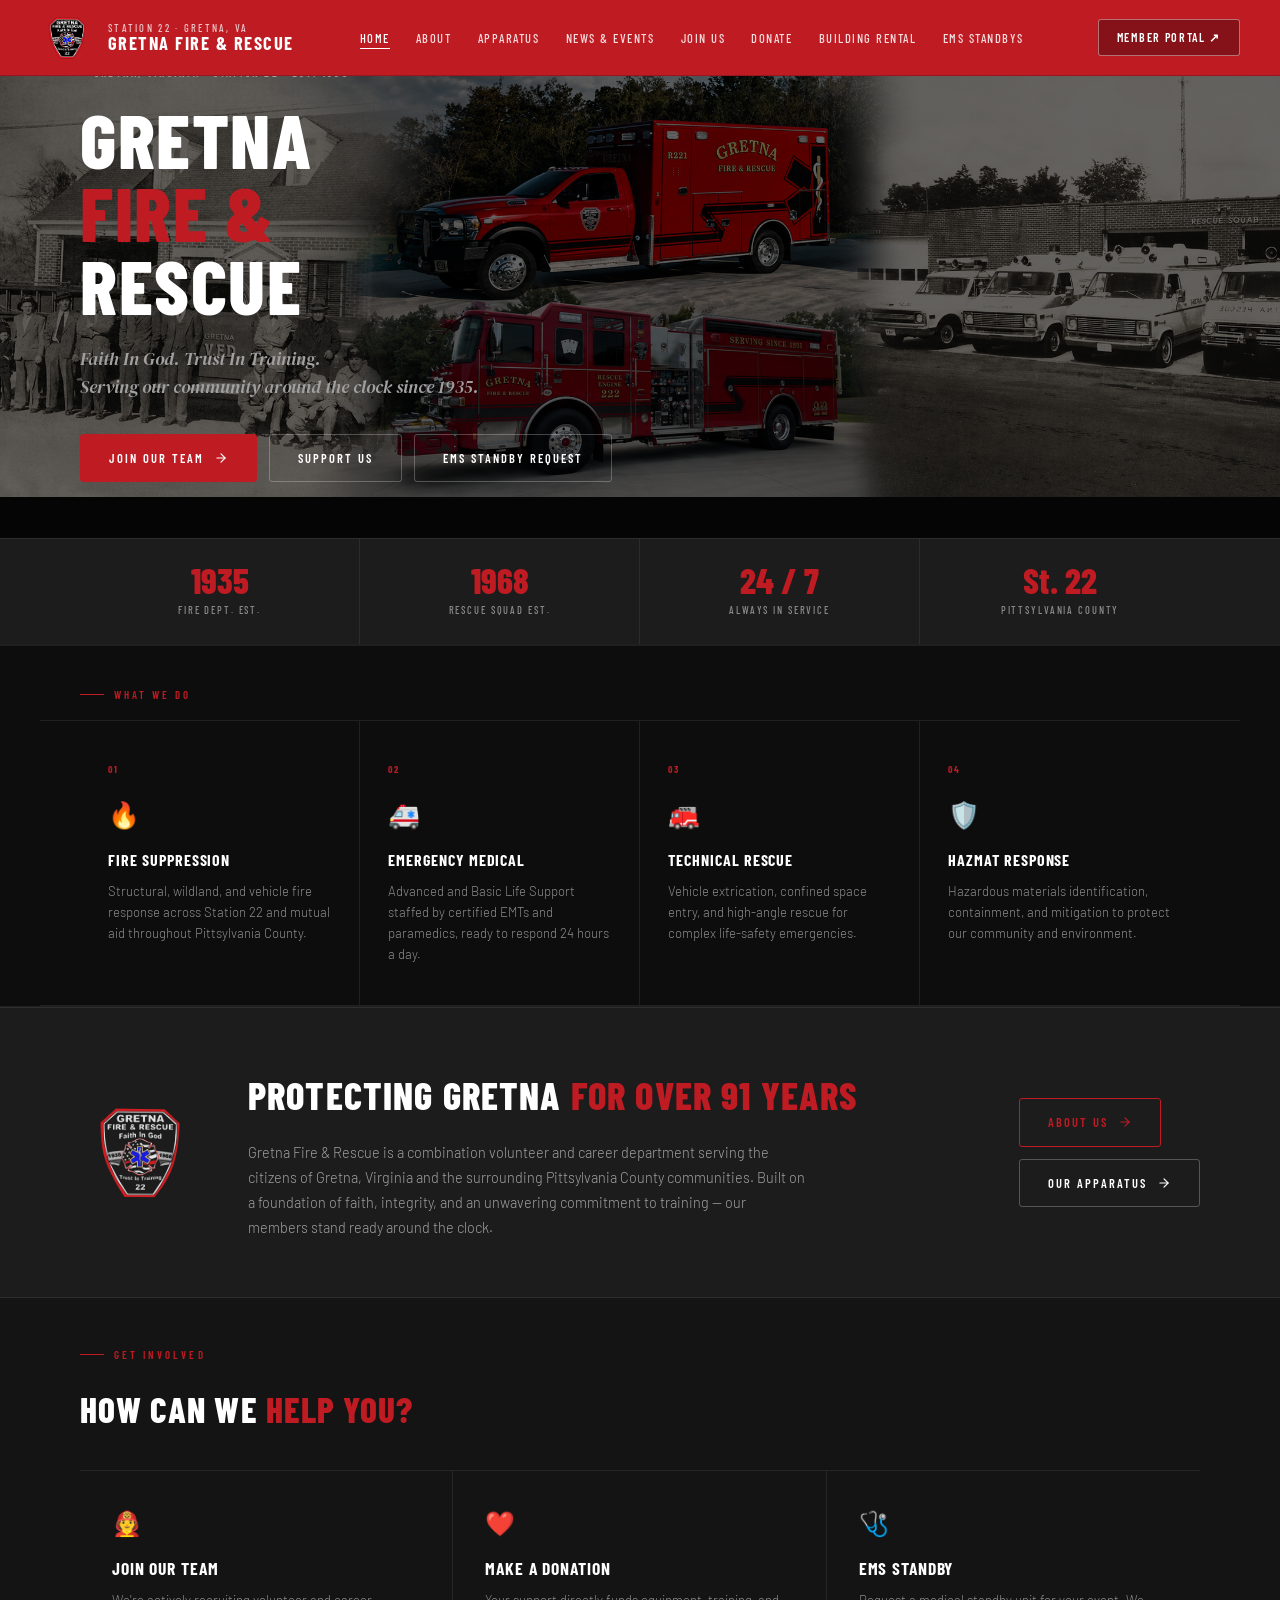
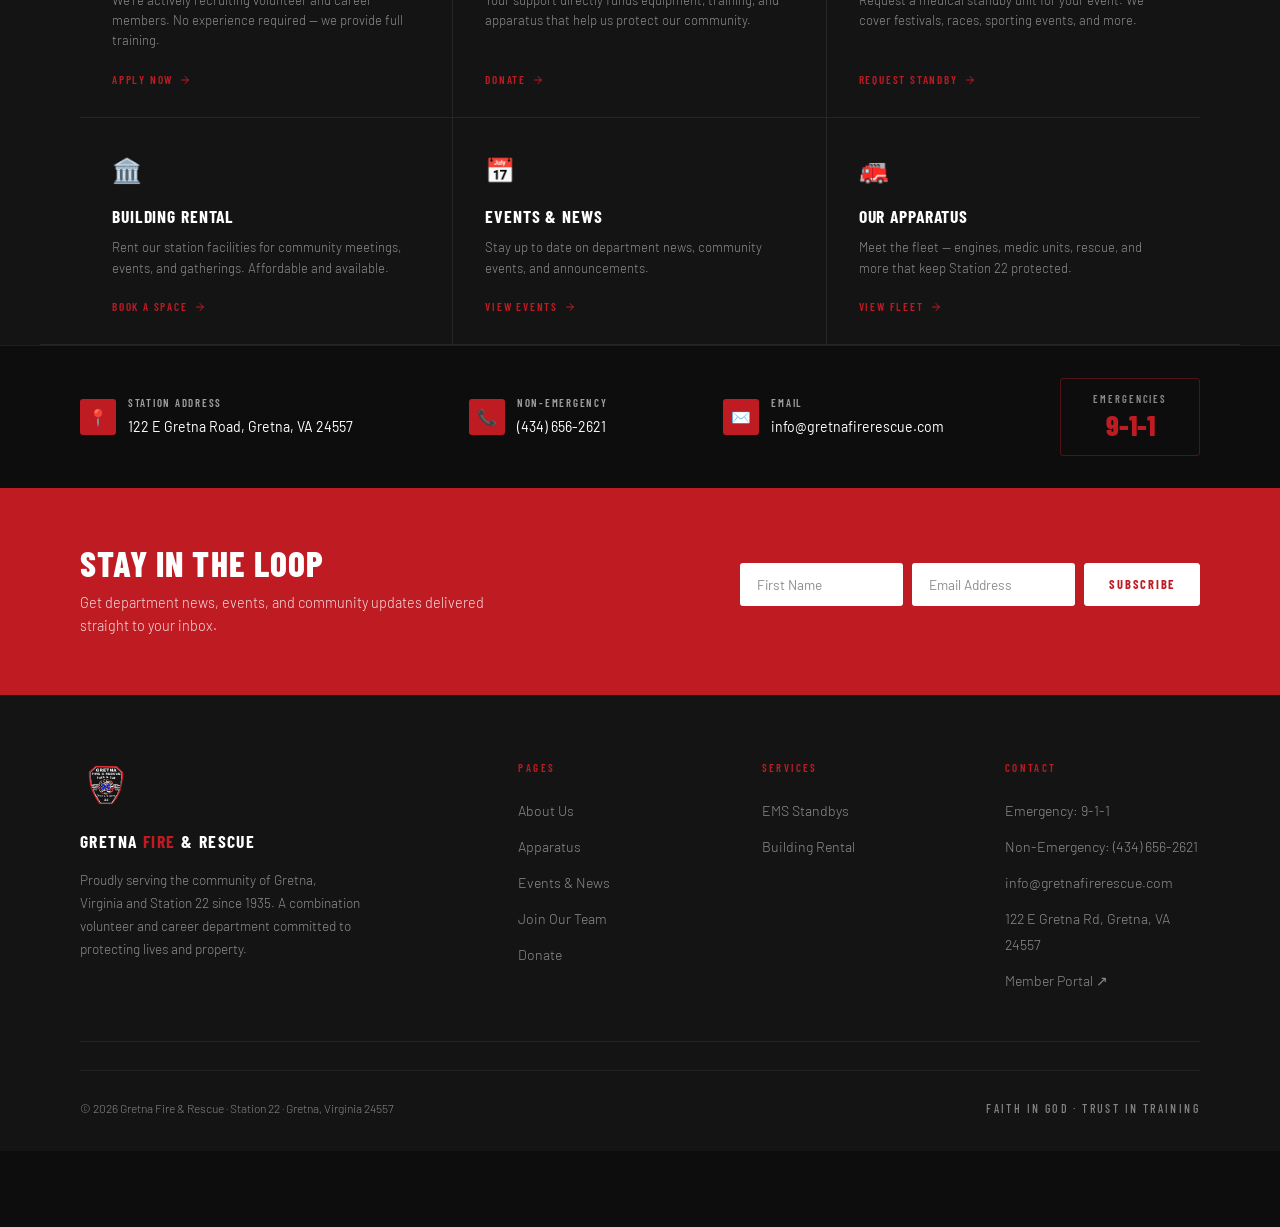
==== index.html @ 0b7e9ec4 "nav page update" ====
<!DOCTYPE html>
<html lang="en">
<head>
  <meta charset="UTF-8">
  <meta name="viewport" content="width=device-width, initial-scale=1.0">
  <meta name="description" content="Gretna Fire & Rescue — Station 22, Gretna, Virginia. Serving our community 24/7 since 1935.">
  <title>Gretna Fire & Rescue | Station 22</title>
  <link rel="icon" type="image/png" href="images/patch.png">
  <link rel="stylesheet" href="css/style.css">
  <style>

    /* ── HERO ── */
    .hero {
      position: relative;
      border-bottom: 1px solid rgba(255,255,255,0.08);
      padding-top: 0;
      margin-top: calc(var(--nav-h) * -1);
      padding-bottom: 0;
      overflow: hidden;
      min-height: 600px;
    }

    .hero-bg {
      position: absolute;
      inset: 0;
      background-position: center;
      background-size: 100% auto;
      background-repeat: no-repeat;
      z-index: 0;
    }

    .hero-bg::after {
      content: '';
      position: absolute;
      inset: 0;
      background: rgba(0, 0, 0, 0.6);
    }

    .hero-inner {
      position: relative;
      z-index: 1;
      display: grid;
      grid-template-columns: 1fr;
      gap: 0;
      align-items: center;
      padding-top: calc(var(--nav-h) + 4rem);
      padding-bottom: 3.5rem;
      max-width: 700px;
    }

    .hero-eyebrow {
      display: inline-flex;
      align-items: center;
      gap: 8px;
      font-family: var(--font-display);
      font-size: 0.7rem;
      font-weight: 600;
      letter-spacing: 0.2em;
      text-transform: uppercase;
      color: var(--ash);
      margin-bottom: 1.25rem;
    }

    .hero-eyebrow-dot {
      width: 6px;
      height: 6px;
      background: var(--red);
      border-radius: 50%;
    }

    .hero-title {
      font-family: var(--font-display);
      font-size: clamp(2.8rem, 6vw, 5.2rem);
      font-weight: 800;
      letter-spacing: 0.02em;
      text-transform: uppercase;
      line-height: 0.95;
      margin-bottom: 1.5rem;
    }

    .hero-title .fire { color: var(--red); }

    .hero-tagline {
      font-family: var(--font-serif);
      font-size: 1.1rem;
      color: var(--ash);
      font-style: italic;
      margin-bottom: 2rem;
      line-height: 1.6;
    }

    .hero-buttons {
      display: flex;
      gap: 0.75rem;
      flex-wrap: wrap;
    }

    /* ── STATS STRIP ── */
    .stats-strip {
      border-top: 1px solid rgba(255,255,255,0.08);
      background: var(--charcoal);
      position: relative;
      z-index: 1;
    }

    .stats-inner {
      display: grid;
      grid-template-columns: repeat(4, 1fr);
      max-width: var(--max-w);
      margin: 0 auto;
      padding: 0 2.5rem;
    }

    .stat {
      padding: 1.5rem 1rem;
      text-align: center;
      border-right: 1px solid rgba(255,255,255,0.07);
    }
    .stat:last-child { border-right: none; }

    .stat-num {
      font-family: var(--font-display);
      font-size: 2.2rem;
      font-weight: 800;
      color: var(--red);
      line-height: 1;
      margin-bottom: 0.25rem;
    }

    .stat-label {
      font-family: var(--font-display);
      font-size: 0.65rem;
      font-weight: 500;
      letter-spacing: 0.18em;
      text-transform: uppercase;
      color: var(--muted);
    }

    /* ── SERVICES ── */
    .services-bg {
      background: var(--black);
      border-top: 1px solid rgba(255,255,255,0.08);
      border-bottom: 1px solid rgba(255,255,255,0.08);
    }

    .services-grid {
      display: grid;
      grid-template-columns: repeat(4, 1fr);
      border-top: 1px solid rgba(255,255,255,0.08);
      border-bottom: 1px solid rgba(255,255,255,0.08);
    }

    .service-item {
      padding: 2.5rem 1.75rem;
      border-right: 1px solid rgba(255,255,255,0.08);
      transition: background 0.2s;
    }
    .service-item:last-child { border-right: none; }
    .service-item:hover { background: rgba(255,255,255,0.03); }

    .service-num {
      font-family: var(--font-display);
      font-size: 0.62rem;
      font-weight: 700;
      letter-spacing: 0.22em;
      color: var(--red);
      margin-bottom: 1rem;
    }

    .service-icon { font-size: 1.6rem; display: block; margin-bottom: 0.75rem; }

    .service-item h3 {
      font-family: var(--font-display);
      font-size: 1rem;
      font-weight: 700;
      letter-spacing: 0.06em;
      text-transform: uppercase;
      color: var(--white);
      margin-bottom: 0.5rem;
    }

    .service-item p {
      font-size: 0.82rem;
      font-weight: 300;
      color: var(--muted);
      line-height: 1.6;
    }

    /* ── MISSION STRIP ── */
    .mission-strip {
      background: var(--charcoal);
      border-top: 1px solid rgba(255,255,255,0.08);
      border-bottom: 1px solid rgba(255,255,255,0.08);
      padding: 3.5rem 0;
    }

    .mission-inner {
      display: grid;
      grid-template-columns: auto 1fr auto;
      gap: 3rem;
      align-items: center;
    }

    .mission-patch {
      width: 120px;
      height: 120px;
      object-fit: contain;
      mix-blend-mode: lighten;
      opacity: 0.9;
    }

    .mission-text h2 {
      font-family: var(--font-display);
      font-size: clamp(1.6rem, 3vw, 2.4rem);
      font-weight: 800;
      letter-spacing: 0.03em;
      text-transform: uppercase;
      margin-bottom: 0.75rem;
    }

    .mission-text h2 span { color: var(--red); }

    .mission-text p {
      font-size: 0.9rem;
      font-weight: 300;
      color: var(--ash);
      line-height: 1.75;
      max-width: 560px;
    }

    .mission-cta {
      display: flex;
      flex-direction: column;
      gap: 0.75rem;
      align-items: flex-start;
      flex-shrink: 0;
    }

    /* ── QUICK LINKS ── */
    .ql-header {
      padding: 3rem 0 2rem;
      border-bottom: 1px solid rgba(255,255,255,0.08);
    }

    .ql-grid {
      display: grid;
      grid-template-columns: repeat(3, 1fr);
      border-bottom: 1px solid rgba(255,255,255,0.08);
    }

    .ql-card {
      display: flex;
      flex-direction: column;
      justify-content: space-between;
      padding: 2rem 2rem 1.75rem;
      border-right: 1px solid rgba(255,255,255,0.08);
      min-height: 200px;
      transition: background 0.2s;
      text-decoration: none;
      color: inherit;
    }

    .ql-card:last-child { border-right: none; }
    .ql-card:nth-child(3) { border-right: none; }
    .ql-card:nth-child(4) { border-top: 1px solid rgba(255,255,255,0.08); }
    .ql-card:nth-child(5) { border-top: 1px solid rgba(255,255,255,0.08); }
    .ql-card:nth-child(6) { border-top: 1px solid rgba(255,255,255,0.08); border-right: none; }
    .ql-card:hover { background: rgba(255,255,255,0.03); }

    .ql-card-icon { font-size: 1.5rem; display: block; margin-bottom: 0.75rem; }

    .ql-card h3 {
      font-family: var(--font-display);
      font-size: 1.1rem;
      font-weight: 700;
      letter-spacing: 0.05em;
      text-transform: uppercase;
      margin-bottom: 0.4rem;
    }

    .ql-card p {
      font-size: 0.82rem;
      font-weight: 300;
      color: var(--muted);
      line-height: 1.55;
      margin-bottom: 1.25rem;
    }

    .ql-link {
      display: inline-flex;
      align-items: center;
      gap: 6px;
      font-family: var(--font-display);
      font-size: 0.7rem;
      font-weight: 600;
      letter-spacing: 0.16em;
      text-transform: uppercase;
      color: var(--red);
      transition: gap 0.2s;
    }

    .ql-card:hover .ql-link { gap: 10px; }

    .ql-link svg {
      width: 12px; height: 12px;
      stroke: currentColor; fill: none;
      stroke-width: 2; stroke-linecap: round; stroke-linejoin: round;
    }

    /* ── CONTACT BAR ── */
    .contact-bar {
      background: var(--black);
      border-top: 1px solid rgba(255,255,255,0.08);
      padding: 2rem 0;
    }

    .contact-bar-inner {
      display: flex;
      align-items: center;
      justify-content: space-between;
      gap: 2rem;
    }

    .contact-item {
      display: flex;
      align-items: center;
      gap: 0.75rem;
    }

    .contact-item-icon {
      width: 36px;
      height: 36px;
      background: var(--red);
      border-radius: 3px;
      display: flex;
      align-items: center;
      justify-content: center;
      font-size: 1rem;
      flex-shrink: 0;
    }

    .contact-item-text strong {
      display: block;
      font-family: var(--font-display);
      font-size: 0.68rem;
      font-weight: 600;
      letter-spacing: 0.16em;
      text-transform: uppercase;
      color: var(--ash);
      margin-bottom: 1px;
    }

    .contact-item-text span {
      font-size: 0.88rem;
      font-weight: 400;
      color: var(--white);
    }

    .contact-bar-emergency {
      text-align: center;
      padding: 0.75rem 2rem;
      border: 1px solid rgba(191,27,35,0.4);
      border-radius: 3px;
      flex-shrink: 0;
    }

    .contact-bar-emergency p {
      font-family: var(--font-display);
      font-size: 0.65rem;
      font-weight: 600;
      letter-spacing: 0.18em;
      text-transform: uppercase;
      color: var(--muted);
      margin-bottom: 2px;
    }

    .contact-bar-emergency span {
      font-family: var(--font-display);
      font-size: 1.8rem;
      font-weight: 800;
      color: var(--red);
      line-height: 1;
    }

    /* ── NEWSLETTER ── */
    .newsletter-section {
      background: var(--red);
      padding: 3.5rem 0;
    }

    .newsletter-inner {
      display: grid;
      grid-template-columns: 1fr auto;
      gap: 3rem;
      align-items: center;
    }

    .newsletter-text h2 {
      font-family: var(--font-display);
      font-size: clamp(1.6rem, 3vw, 2.2rem);
      font-weight: 800;
      letter-spacing: 0.03em;
      text-transform: uppercase;
      color: var(--white);
      line-height: 1.1;
      margin-bottom: 0.5rem;
    }

    .newsletter-text p {
      font-size: 0.9rem;
      font-weight: 300;
      color: rgba(255,255,255,0.85);
      max-width: 420px;
      line-height: 1.6;
    }

    .newsletter-form { flex-shrink: 0; width: 100%; max-width: 460px; }

    .newsletter-fields {
      display: flex;
      gap: 0.6rem;
      flex-wrap: wrap;
    }

    .newsletter-input {
      font-family: var(--font-body);
      font-size: 0.85rem;
      padding: 12px 16px;
      border-radius: var(--radius);
      border: 1.5px solid transparent;
      background: var(--white);
      color: var(--ink);
      flex: 1 1 150px;
      min-width: 0;
    }

    .newsletter-input::placeholder { color: var(--muted); }
    .newsletter-input:focus { outline: none; border-color: var(--ink); }

    .newsletter-submit {
      font-family: var(--font-display);
      font-size: 0.78rem;
      font-weight: 700;
      letter-spacing: 0.14em;
      text-transform: uppercase;
      padding: 12px 24px;
      border-radius: var(--radius);
      border: 1.5px solid var(--white);
      background: var(--white);
      color: var(--red);
      cursor: pointer;
      transition: all 0.2s var(--ease);
      white-space: nowrap;
      flex-shrink: 0;
    }

    .newsletter-submit:hover { background: var(--off-white); }
    .newsletter-submit:disabled { opacity: 0.6; cursor: default; }

    .newsletter-form .cf-turnstile { margin-top: 0.75rem; }

    .newsletter-msg {
      font-size: 0.82rem;
      font-weight: 500;
      margin-top: 0.75rem;
      color: var(--white);
    }
    .newsletter-msg.is-error { color: #2b0a0a; background: rgba(0,0,0,0.15); padding: 8px 12px; border-radius: var(--radius); }
    .newsletter-msg.is-success { color: var(--white); }

    /* RESPONSIVE */
    @media (max-width: 960px) {
      .stats-inner { grid-template-columns: repeat(2, 1fr); }
      .services-grid { grid-template-columns: repeat(2, 1fr); }
      .service-item:nth-child(2) { border-right: none; }
      .service-item:nth-child(3) { border-top: 1px solid rgba(255,255,255,0.08); }
      .mission-inner { grid-template-columns: 1fr; text-align: center; }
      .mission-patch { display: none; }
      .mission-cta { align-items: center; }
      .ql-grid { grid-template-columns: 1fr 1fr; }
      .contact-bar-inner { flex-wrap: wrap; justify-content: center; }
      .newsletter-inner { grid-template-columns: 1fr; text-align: center; }
      .newsletter-text p { margin: 0 auto; }
      .newsletter-fields { justify-content: center; }
    }

    @media (max-width: 600px) {
      .ql-grid { grid-template-columns: 1fr; }
      .ql-card { border-right: none !important; border-top: 1px solid rgba(255,255,255,0.08); }
      .ql-card:first-child { border-top: none; }
      .services-grid { grid-template-columns: 1fr; }
      .service-item { border-right: none; border-top: 1px solid rgba(255,255,255,0.08); }
      .service-item:first-child { border-top: none; }
      .newsletter-fields { flex-direction: column; }
      .newsletter-submit { width: 100%; }
    }

  </style>
</head>
<body>

  <!-- NAV -->
  <nav class="nav scrolled">
    <a href="index.html" class="nav-brand">
      <img src="images/patch.png" alt="GFR Patch" class="nav-patch">
      <div class="nav-wordmark">
        <span class="nav-wordmark-top">Station 22 · Gretna, VA</span>
        <span class="nav-wordmark-main">Gretna <em>Fire</em> & Rescue</span>
      </div>
    </a>

    <ul class="nav-links">
      <li><a href="index.html">Home</a></li>
      <li><a href="about.html">About</a></li>
      <li><a href="apparatus.html">Apparatus</a></li>
      <li><a href="events.html">News & Events</a></li>
      <li><a href="recruitment.html">Join Us</a></li>
      <li><a href="donations.html">Donate</a></li>
      <li><a href="rental.html">Building Rental</a></li>
      <li><a href="standby.html">EMS Standbys</a></li>
    </ul>

    <a href="https://portal.gretnafirerescue.com" class="nav-portal" target="_blank" rel="noopener">Member Portal ↗</a>

    <button class="hamburger" id="hamburger" aria-label="Open menu" aria-expanded="false">
      <span></span><span></span><span></span>
    </button>
  </nav>

  <!-- MOBILE NAV -->
  <nav class="mobile-nav" id="mobileNav">
    <a href="index.html">Home</a>
    <a href="about.html">About</a>
    <a href="apparatus.html">Apparatus</a>
    <a href="events.html">News & Events</a>
    <a href="recruitment.html">Join Us</a>
    <a href="donations.html">Donate</a>
    <a href="rental.html">Building Rental</a>
    <a href="standby.html">EMS Standbys</a>
    <a href="https://portal.gretnafirerescue.com" target="_blank">Member Portal ↗</a>
  </nav>

  <!-- HERO -->
  <section class="hero">
    <div class="hero-bg" style="background-image: url('images/banner.png');"></div>
    <div class="container">
      <div class="hero-inner">
        <div class="hero-eyebrow">
          <span class="hero-eyebrow-dot"></span>
          Gretna, Virginia · Station 22 · Est. 1935
        </div>
        <h1 class="hero-title">
          Gretna<br>
          <span class="fire">Fire &</span><br>
          Rescue
        </h1>
        <p class="hero-tagline">Faith In God. Trust In Training.<br>Serving our community around the clock since 1935.</p>
        <div class="hero-buttons">
          <a href="recruitment.html" class="btn btn-red">
            Join Our Team
            <svg viewBox="0 0 24 24"><line x1="5" y1="12" x2="19" y2="12"/><polyline points="12 5 19 12 12 19"/></svg>
          </a>
          <a href="donations.html" class="btn btn-ghost">Support Us</a>
          <a href="standby.html" class="btn btn-ghost">EMS Standby Request</a>
        </div>
      </div>
    </div>

    <!-- STATS STRIP -->
    <div class="stats-strip">
      <div class="stats-inner">
        <div class="stat">
          <div class="stat-num">1935</div>
          <div class="stat-label">Fire Dept. Est.</div>
        </div>
        <div class="stat">
          <div class="stat-num">1968</div>
          <div class="stat-label">Rescue Squad Est.</div>
        </div>
        <div class="stat">
          <div class="stat-num">24 / 7</div>
          <div class="stat-label">Always In Service</div>
        </div>
        <div class="stat">
          <div class="stat-num">St. 22</div>
          <div class="stat-label">Pittsylvania County</div>
        </div>
      </div>
    </div>
  </section>

  <!-- SERVICES -->
  <div class="services-bg">
    <div class="container">
      <div style="padding: 2.5rem 0 0;">
        <span class="label">What We Do</span>
      </div>
    </div>
    <div class="services-grid" style="max-width: var(--max-w); margin: 0 auto; padding: 0 2.5rem;">
      <div class="service-item">
        <div class="service-num">01</div>
        <span class="service-icon">🔥</span>
        <h3>Fire Suppression</h3>
        <p>Structural, wildland, and vehicle fire response across Station 22 and mutual aid throughout Pittsylvania County.</p>
      </div>
      <div class="service-item">
        <div class="service-num">02</div>
        <span class="service-icon">🚑</span>
        <h3>Emergency Medical</h3>
        <p>Advanced and Basic Life Support staffed by certified EMTs and paramedics, ready to respond 24 hours a day.</p>
      </div>
      <div class="service-item">
        <div class="service-num">03</div>
        <span class="service-icon">🚒</span>
        <h3>Technical Rescue</h3>
        <p>Vehicle extrication, confined space entry, and high-angle rescue for complex life-safety emergencies.</p>
      </div>
      <div class="service-item">
        <div class="service-num">04</div>
        <span class="service-icon">🛡️</span>
        <h3>Hazmat Response</h3>
        <p>Hazardous materials identification, containment, and mitigation to protect our community and environment.</p>
      </div>
    </div>
  </div>

  <!-- MISSION STRIP -->
  <div class="mission-strip">
    <div class="container">
      <div class="mission-inner">
        <img src="images/patch.png" alt="GFR Patch" class="mission-patch">
        <div class="mission-text">
          <h2>Protecting Gretna <span>For Over <span data-years-since="1935">91</span> Years</span></h2>
          <p>Gretna Fire & Rescue is a combination volunteer and career department serving the citizens of Gretna, Virginia and the surrounding Pittsylvania County communities. Built on a foundation of faith, integrity, and an unwavering commitment to training — our members stand ready around the clock.</p>
        </div>
        <div class="mission-cta">
          <a href="about.html" class="btn btn-ghost-red">
            About Us
            <svg viewBox="0 0 24 24"><line x1="5" y1="12" x2="19" y2="12"/><polyline points="12 5 19 12 12 19"/></svg>
          </a>
          <a href="apparatus.html" class="btn btn-ghost">
            Our Apparatus
            <svg viewBox="0 0 24 24"><line x1="5" y1="12" x2="19" y2="12"/><polyline points="12 5 19 12 12 19"/></svg>
          </a>
        </div>
      </div>
    </div>
  </div>

  <!-- QUICK LINKS -->
  <div style="background: var(--ink);">
    <div class="container">
      <div class="ql-header">
        <span class="label">Get Involved</span>
        <h2 style="font-family: var(--font-display); font-size: clamp(1.5rem, 3vw, 2.2rem); font-weight: 800; text-transform: uppercase; letter-spacing: 0.03em;">How Can We <span style="color: var(--red);">Help You?</span></h2>
      </div>
    </div>
    <div class="ql-grid" style="max-width: var(--max-w); margin: 0 auto; padding: 0 2.5rem;">
      <a href="recruitment.html" class="ql-card">
        <div>
          <span class="ql-card-icon">🧑‍🚒</span>
          <h3>Join Our Team</h3>
          <p>We're actively recruiting volunteer and career members. No experience required — we provide full training.</p>
        </div>
        <span class="ql-link">Apply Now <svg viewBox="0 0 24 24"><line x1="5" y1="12" x2="19" y2="12"/><polyline points="12 5 19 12 12 19"/></svg></span>
      </a>
      <a href="donations.html" class="ql-card">
        <div>
          <span class="ql-card-icon">❤️</span>
          <h3>Make a Donation</h3>
          <p>Your support directly funds equipment, training, and apparatus that help us protect our community.</p>
        </div>
        <span class="ql-link">Donate <svg viewBox="0 0 24 24"><line x1="5" y1="12" x2="19" y2="12"/><polyline points="12 5 19 12 12 19"/></svg></span>
      </a>
      <a href="standby.html" class="ql-card">
        <div>
          <span class="ql-card-icon">🩺</span>
          <h3>EMS Standby</h3>
          <p>Request a medical standby unit for your event. We cover festivals, races, sporting events, and more.</p>
        </div>
        <span class="ql-link">Request Standby <svg viewBox="0 0 24 24"><line x1="5" y1="12" x2="19" y2="12"/><polyline points="12 5 19 12 12 19"/></svg></span>
      </a>
      <a href="rental.html" class="ql-card">
        <div>
          <span class="ql-card-icon">🏛️</span>
          <h3>Building Rental</h3>
          <p>Rent our station facilities for community meetings, events, and gatherings. Affordable and available.</p>
        </div>
        <span class="ql-link">Book a Space <svg viewBox="0 0 24 24"><line x1="5" y1="12" x2="19" y2="12"/><polyline points="12 5 19 12 12 19"/></svg></span>
      </a>
      <a href="events.html" class="ql-card">
        <div>
          <span class="ql-card-icon">📅</span>
          <h3>Events & News</h3>
          <p>Stay up to date on department news, community events, and announcements.</p>
        </div>
        <span class="ql-link">View Events <svg viewBox="0 0 24 24"><line x1="5" y1="12" x2="19" y2="12"/><polyline points="12 5 19 12 12 19"/></svg></span>
      </a>
      <a href="apparatus.html" class="ql-card">
        <div>
          <span class="ql-card-icon">🚒</span>
          <h3>Our Apparatus</h3>
          <p>Meet the fleet — engines, medic units, rescue, and more that keep Station 22 protected.</p>
        </div>
        <span class="ql-link">View Fleet <svg viewBox="0 0 24 24"><line x1="5" y1="12" x2="19" y2="12"/><polyline points="12 5 19 12 12 19"/></svg></span>
      </a>
    </div>
  </div>

  <!-- CONTACT BAR -->
  <div class="contact-bar">
    <div class="container">
      <div class="contact-bar-inner">
        <div class="contact-item">
          <div class="contact-item-icon">📍</div>
          <div class="contact-item-text">
            <strong>Station Address</strong>
            <span>122 E Gretna Road, Gretna, VA 24557</span>
          </div>
        </div>
        <div class="contact-item">
          <div class="contact-item-icon">📞</div>
          <div class="contact-item-text">
            <strong>Non-Emergency</strong>
            <span>(434) 656-2621</span>
          </div>
        </div>
        <div class="contact-item">
          <div class="contact-item-icon">✉️</div>
          <div class="contact-item-text">
            <strong>Email</strong>
            <span>info@gretnafirerescue.com</span>
          </div>
        </div>
        <div class="contact-bar-emergency">
          <p>Emergencies</p>
          <span>9-1-1</span>
        </div>
      </div>
    </div>
  </div>

  <!-- NEWSLETTER -->
  <div class="newsletter-section">
    <div class="container">
      <div class="newsletter-inner">
        <div class="newsletter-text">
          <h2>Stay In The Loop</h2>
          <p>Get department news, events, and community updates delivered straight to your inbox.</p>
        </div>
        <form class="newsletter-form" id="newsletterForm">
          <input type="hidden" name="source" value="website_home">
          <input type="hidden" name="ajax" value="1">
          <div class="newsletter-fields">
            <input type="text" name="first_name" placeholder="First Name" class="newsletter-input">
            <input type="email" name="email" placeholder="Email Address" required class="newsletter-input">
            <button type="submit" class="newsletter-submit">Subscribe</button>
          </div>
          <div class="cf-turnstile" data-sitekey="0x4AAAAAAEOfEca8ULnBfgIe" data-action="newsletter_signup"></div>
          <p class="newsletter-msg" id="newsletterMsg" style="display:none;"></p>
        </form>
      </div>
    </div>
  </div>

  <!-- FOOTER -->
  <footer class="footer">
    <div class="container">
      <div class="footer-grid">
        <div class="footer-brand">
          <img src="images/patch.png" alt="Gretna Fire & Rescue" class="footer-brand-patch">
          <div class="footer-brand-name">Gretna <em>Fire</em> & Rescue</div>
          <p>Proudly serving the community of Gretna, Virginia and Station 22 since 1935. A combination volunteer and career department committed to protecting lives and property.</p>
        </div>
        <div class="footer-col">
          <h4>Pages</h4>
          <ul>
            <li><a href="about.html">About Us</a></li>
            <li><a href="apparatus.html">Apparatus</a></li>
            <li><a href="events.html">Events & News</a></li>
            <li><a href="recruitment.html">Join Our Team</a></li>
            <li><a href="donations.html">Donate</a></li>
          </ul>
        </div>
        <div class="footer-col">
          <h4>Services</h4>
          <ul>
            <li><a href="standby.html">EMS Standbys</a></li>
            <li><a href="rental.html">Building Rental</a></li>
          </ul>
        </div>
        <div class="footer-col">
          <h4>Contact</h4>
          <ul>
            <li><a href="tel:911">Emergency: 9-1-1</a></li>
            <li><a href="tel:4346562621">Non-Emergency: (434) 656-2621</a></li>
            <li><a href="mailto:info@gretnafirerescue.com">info@gretnafirerescue.com</a></li>
            <li><a href="https://maps.google.com/?q=122+East+Gretna+Road,+Gretna,+VA+24557" target="_blank" rel="noopener">122 E Gretna Rd, Gretna, VA 24557</a></li>
            <li><a href="https://portal.gretnafirerescue.com" target="_blank" rel="noopener">Member Portal ↗</a></li>
          </ul>
        </div>
      </div>
      <div class="divider"></div>
      <div class="footer-bottom" style="margin-top: 1.75rem;">
        <p>© 2026 Gretna Fire & Rescue · Station 22 · Gretna, Virginia 24557</p>
        <p class="footer-motto">Faith In God · Trust In Training</p>
      </div>
    </div>
  </footer>

  <script src="js/main.js"></script>
  <script src="js/content.js"></script>
  <script src="https://challenges.cloudflare.com/turnstile/v0/api.js" async defer></script>
  <script>
    (function () {
      const form = document.getElementById('newsletterForm');
      if (!form) return;
      const msgEl = document.getElementById('newsletterMsg');
      const submitBtn = form.querySelector('.newsletter-submit');

      function showMsg(text, isError) {
        msgEl.textContent = text;
        msgEl.style.display = 'block';
        msgEl.classList.toggle('is-error', !!isError);
        msgEl.classList.toggle('is-success', !isError);
      }

      form.addEventListener('submit', function (e) {
        e.preventDefault();
        submitBtn.disabled = true;
        showMsg('Submitting…', false);

        fetch('https://portal.gretnafirerescue.com/newsletter_signup.php', {
          method: 'POST',
          body: new FormData(form)
        })
          .then(res => res.json())
          .then(data => {
            showMsg(data.message || (data.success ? 'Thanks for signing up!' : 'Something went wrong — please try again.'), !data.success);
            if (data.success) form.reset();
          })
          .catch(() => showMsg('Something went wrong — please try again.', true))
          .finally(() => {
            submitBtn.disabled = false;
            if (window.turnstile) window.turnstile.reset();
          });
      });
    })();
  </script>
</body>
</html>
---- css/style.css ----
/* ============================================================
   GRETNA FIRE & RESCUE — style.css
   Shared across all pages
   ============================================================ */

@import url('https://fonts.googleapis.com/css2?family=Barlow+Condensed:wght@300;400;500;600;700;800&family=Barlow:wght@300;400;500&family=DM+Serif+Display:ital@0;1&display=swap');

*, *::before, *::after {
  box-sizing: border-box;
  margin: 0;
  padding: 0;
}

:root {
  --red:        #BF1B23;
  --red-dark:   #8C1219;
  --red-dim:    rgba(191,27,35,0.12);
  --black:      #0D0D0D;
  --ink:        #141414;
  --charcoal:   #1C1C1C;
  --mid:        #2A2A2A;
  --steel:      #858585;
  --muted:      #8C8C8C;
  --ash:        #A0A0A0;
  --smoke:      #D8D8D4;
  --off-white:  #F5F4F0;
  --white:      #FFFFFF;

  --font-display: 'Barlow Condensed', sans-serif;
  --font-body:    'Barlow', sans-serif;
  --font-serif:   'DM Serif Display', serif;

  --nav-h: 76px;
  --max-w: 1200px;
  --radius: 3px;

  --ease: cubic-bezier(0.16, 1, 0.3, 1);
}

html { scroll-behavior: smooth; }

body {
  font-family: var(--font-body);
  font-weight: 300;
  background: var(--black);
  color: var(--white);
  line-height: 1.65;
  -webkit-font-smoothing: antialiased;
  overflow-x: hidden;
}

img { display: block; max-width: 100%; }
a { color: inherit; text-decoration: none; }
button { cursor: pointer; font-family: inherit; }

/* ── SCROLLBAR ── */
::-webkit-scrollbar { width: 4px; }
::-webkit-scrollbar-track { background: var(--black); }
::-webkit-scrollbar-thumb { background: var(--red); }

/* ============================================================
   NAV
   ============================================================ */

.nav {
  position: fixed;
  top: 0; left: 0; right: 0;
  z-index: 900;
  height: var(--nav-h);
  display: flex;
  align-items: center;
  justify-content: space-between;
  padding: 0 2.5rem;
  background: var(--red);
  border-bottom: 1px solid rgba(0,0,0,0.2);
}

.nav.scrolled {
  background: var(--red);
  border-color: rgba(0,0,0,0.2);
  backdrop-filter: none;
}

.nav-brand {
  display: flex;
  align-items: center;
  gap: 14px;
}

.nav-patch {
  width: 54px;
  height: 54px;
  object-fit: contain;
  transition: transform 0.3s var(--ease);
}

.nav-brand:hover .nav-patch { transform: scale(1.06); }

.nav-wordmark {
  display: flex;
  flex-direction: column;
  line-height: 1;
}

.nav-wordmark-top {
  font-family: var(--font-display);
  font-size: 0.65rem;
  font-weight: 500;
  letter-spacing: 0.22em;
  text-transform: uppercase;
  color: rgba(255,255,255,0.75);
}

.nav-wordmark-main {
  font-family: var(--font-display);
  font-size: 1.15rem;
  font-weight: 700;
  letter-spacing: 0.08em;
  text-transform: uppercase;
  color: var(--white);
}

.nav-wordmark-main em {
  font-style: normal;
  color: var(--white);
}

.nav-links {
  display: flex;
  align-items: center;
  gap: 0.15rem;
  list-style: none;
}

.nav-links a {
  font-family: var(--font-display);
  font-size: 0.78rem;
  font-weight: 500;
  letter-spacing: 0.12em;
  text-transform: uppercase;
  color: rgba(255,255,255,0.85);
  padding: 6px 12px;
  border-radius: var(--radius);
  transition: color 0.2s, background 0.2s;
  position: relative;
}

.nav-links a::after {
  content: '';
  position: absolute;
  bottom: 2px;
  left: 12px;
  right: 12px;
  height: 1px;
  background: var(--white);
  transform: scaleX(0);
  transition: transform 0.25s var(--ease);
}

.nav-links a:hover { color: var(--white); background: rgba(0,0,0,0.15); }
.nav-links a:hover::after,
.nav-links a.active::after { transform: scaleX(1); }
.nav-links a.active { color: var(--white); }

.nav-portal {
  font-family: var(--font-display);
  font-size: 0.75rem;
  font-weight: 600;
  letter-spacing: 0.14em;
  text-transform: uppercase;
  color: var(--white);
  background: rgba(0,0,0,0.3);
  padding: 8px 18px;
  border-radius: var(--radius);
  border: 1.5px solid rgba(255,255,255,0.4);
  transition: background 0.2s, border-color 0.2s, transform 0.15s;
  display: inline-block;
  margin-left: 0.5rem;
}

.nav-portal:hover {
  background: rgba(0,0,0,0.5);
  border-color: var(--white);
  transform: translateY(-1px);
}

.hamburger {
  display: none;
  flex-direction: column;
  gap: 5px;
  background: none;
  border: none;
  padding: 4px;
}

.hamburger span {
  display: block;
  width: 22px;
  height: 1.5px;
  background: var(--white);
  transition: all 0.3s;
}

.mobile-nav {
  display: none;
  position: fixed;
  top: var(--nav-h);
  left: 0; right: 0;
  background: var(--ink);
  border-bottom: 2px solid var(--red);
  z-index: 899;
  padding: 1.5rem 2.5rem 2rem;
  flex-direction: column;
  gap: 0.25rem;
}

.mobile-nav.open { display: flex; }

.mobile-nav a {
  font-family: var(--font-display);
  font-size: 1.1rem;
  font-weight: 500;
  letter-spacing: 0.1em;
  text-transform: uppercase;
  color: var(--ash);
  padding: 10px 0;
  border-bottom: 1px solid rgba(255,255,255,0.06);
  transition: color 0.2s, padding-left 0.2s;
}

.mobile-nav a:hover {
  color: var(--white);
  padding-left: 8px;
}

/* ============================================================
   SHARED LAYOUT
   ============================================================ */

.container {
  max-width: var(--max-w);
  margin: 0 auto;
  padding: 0 2.5rem;
}

.section {
  padding: 7rem 0;
}

.section-sm { padding: 4rem 0; }

/* ── LABELS / EYEBROWS ── */
.label {
  font-family: var(--font-display);
  font-size: 0.68rem;
  font-weight: 600;
  letter-spacing: 0.28em;
  text-transform: uppercase;
  color: var(--red);
  display: flex;
  align-items: center;
  gap: 10px;
  margin-bottom: 1rem;
}

.label::before {
  content: '';
  display: block;
  width: 24px;
  height: 1px;
  background: var(--red);
  flex-shrink: 0;
}

.label-light { color: var(--ash); }
.label-light::before { background: var(--ash); }

/* ── HEADINGS ── */
.h1 {
  font-family: var(--font-display);
  font-size: clamp(3.5rem, 9vw, 8rem);
  font-weight: 800;
  letter-spacing: 0.02em;
  text-transform: uppercase;
  line-height: 0.92;
}

.h2 {
  font-family: var(--font-display);
  font-size: clamp(2.2rem, 5vw, 4rem);
  font-weight: 700;
  letter-spacing: 0.03em;
  text-transform: uppercase;
  line-height: 1;
}

.h3 {
  font-family: var(--font-display);
  font-size: clamp(1.4rem, 3vw, 2rem);
  font-weight: 600;
  letter-spacing: 0.04em;
  text-transform: uppercase;
  line-height: 1.1;
}

.serif {
  font-family: var(--font-serif);
  font-weight: 400;
  font-style: italic;
}

.body-text {
  font-family: var(--font-body);
  font-size: 1rem;
  font-weight: 300;
  color: var(--ash);
  line-height: 1.8;
  max-width: 580px;
}

.body-text p + p { margin-top: 1.1rem; }

.accent { color: var(--red); }

/* ── BUTTONS ── */
.btn {
  display: inline-flex;
  align-items: center;
  gap: 10px;
  font-family: var(--font-display);
  font-size: 0.78rem;
  font-weight: 600;
  letter-spacing: 0.16em;
  text-transform: uppercase;
  padding: 13px 28px;
  border-radius: var(--radius);
  border: 1.5px solid transparent;
  transition: all 0.2s var(--ease);
  white-space: nowrap;
}

.btn-red {
  background: var(--red);
  color: var(--white);
  border-color: var(--red);
}

.btn-red:hover {
  background: var(--red-dark);
  border-color: var(--red-dark);
  transform: translateY(-2px);
}

.btn-ghost {
  background: transparent;
  color: var(--white);
  border-color: rgba(255,255,255,0.25);
}

.btn-ghost:hover {
  border-color: var(--white);
  background: rgba(255,255,255,0.05);
  transform: translateY(-2px);
}

.btn-ghost-red {
  background: transparent;
  color: var(--red);
  border-color: var(--red);
}

.btn-ghost-red:hover {
  background: var(--red-dim);
  transform: translateY(-2px);
}

.btn svg {
  width: 14px;
  height: 14px;
  stroke: currentColor;
  fill: none;
  stroke-width: 2;
  stroke-linecap: round;
  stroke-linejoin: round;
  flex-shrink: 0;
}

/* ── DIVIDER ── */
.divider {
  width: 100%;
  height: 1px;
  background: rgba(255,255,255,0.07);
}

/* ── CARDS ── */
.card {
  background: var(--charcoal);
  border: 1px solid rgba(255,255,255,0.07);
  border-radius: var(--radius);
  overflow: hidden;
  transition: border-color 0.25s, transform 0.25s var(--ease);
}

.card:hover {
  border-color: rgba(191,27,35,0.4);
  transform: translateY(-4px);
}

/* ── PAGE HERO (inner pages) ── */
.page-hero {
  padding-top: calc(var(--nav-h) + 5rem);
  padding-bottom: 5rem;
  border-bottom: 1px solid rgba(255,255,255,0.07);
}

/* ── FOOTER ── */
.footer {
  background: var(--ink);
  border-top: 2px solid var(--red);
  padding: 4rem 0 2rem;
}

.footer-grid {
  display: grid;
  grid-template-columns: 2fr 1fr 1fr 1fr;
  gap: 3rem;
  margin-bottom: 3rem;
}

.footer-brand-patch {
  width: 52px;
  height: 52px;
  object-fit: contain;
  margin-bottom: 1rem;
  mix-blend-mode: lighten;
}

.footer-brand-name {
  font-family: var(--font-display);
  font-size: 1.1rem;
  font-weight: 700;
  letter-spacing: 0.08em;
  text-transform: uppercase;
  margin-bottom: 0.75rem;
}

.footer-brand-name em {
  font-style: normal;
  color: var(--red);
}

.footer-brand p {
  font-size: 0.85rem;
  font-weight: 300;
  color: var(--muted);
  line-height: 1.7;
  max-width: 280px;
}

.footer-col h4 {
  font-family: var(--font-display);
  font-size: 0.68rem;
  font-weight: 600;
  letter-spacing: 0.22em;
  text-transform: uppercase;
  color: var(--red);
  margin-bottom: 1.25rem;
}

.footer-col ul { list-style: none; }

.footer-col ul li + li { margin-top: 0.6rem; }

.footer-col ul li a {
  font-size: 0.88rem;
  font-weight: 300;
  color: var(--muted);
  transition: color 0.2s;
}

.footer-col ul li a:hover { color: var(--white); }

.footer-bottom {
  border-top: 1px solid rgba(255,255,255,0.06);
  padding-top: 1.75rem;
  display: flex;
  justify-content: space-between;
  align-items: center;
  flex-wrap: wrap;
  gap: 1rem;
}

.footer-bottom p {
  font-size: 0.75rem;
  color: var(--steel);
}

.footer-motto {
  font-family: var(--font-display);
  font-size: 0.68rem;
  font-weight: 500;
  letter-spacing: 0.2em;
  text-transform: uppercase;
  color: var(--steel);
}

/* ============================================================
   FORMS
   ============================================================ */

.form-field { margin-bottom: 1.25rem; }

.form-label {
  display: block;
  font-family: var(--font-display);
  font-size: 0.68rem;
  font-weight: 600;
  letter-spacing: 0.18em;
  text-transform: uppercase;
  color: var(--ash);
  margin-bottom: 0.5rem;
}

.form-input,
.form-select,
.form-textarea {
  width: 100%;
  background: rgba(255,255,255,0.04);
  border: 1px solid rgba(255,255,255,0.12);
  border-radius: var(--radius);
  padding: 11px 14px;
  color: var(--white);
  font-family: var(--font-body);
  font-size: 0.9rem;
  font-weight: 300;
  outline: none;
  transition: border-color 0.2s;
}

.form-input:focus,
.form-select:focus,
.form-textarea:focus {
  border-color: var(--red);
}

.form-select option { background: var(--charcoal); }
.form-textarea { resize: vertical; min-height: 100px; }

/* ============================================================
   UTILITIES
   ============================================================ */

.text-red   { color: var(--red); }
.text-ash   { color: var(--ash); }
.text-muted { color: var(--muted); }
.text-white { color: var(--white); }

.mt-1 { margin-top: 0.5rem; }
.mt-2 { margin-top: 1rem; }
.mt-3 { margin-top: 1.5rem; }
.mt-4 { margin-top: 2rem; }
.mt-6 { margin-top: 3rem; }
.mt-8 { margin-top: 4rem; }

/* ============================================================
   ALERT BANNER
   ============================================================ */

.alert-banner {
  position: fixed;
  top: var(--nav-h);
  left: 0;
  right: 0;
  z-index: 850;
  border-bottom: 1px solid rgba(0,0,0,0.2);
}

.alert-banner--warning { background: var(--red); }
.alert-banner--watch   { background: #8C5500; }
.alert-banner--burn    { background: #6B1A00; }

.alert-banner-inner {
  display: flex;
  align-items: center;
  gap: 0.75rem;
  max-width: var(--max-w);
  margin: 0 auto;
  padding: 0.7rem 2.5rem;
}

.alert-banner-icon {
  font-size: 1rem;
  flex-shrink: 0;
}

.alert-banner-content {
  display: flex;
  align-items: baseline;
  gap: 0.6rem;
  flex: 1;
  min-width: 0;
}

.alert-banner-title {
  font-family: var(--font-display);
  font-size: 0.75rem;
  font-weight: 700;
  letter-spacing: 0.12em;
  text-transform: uppercase;
  color: var(--white);
  flex-shrink: 0;
}

.alert-banner-msg {
  font-size: 0.82rem;
  font-weight: 300;
  color: rgba(255,255,255,0.85);
  white-space: nowrap;
  overflow: hidden;
  text-overflow: ellipsis;
}

.alert-banner-more {
  font-family: var(--font-display);
  font-size: 0.65rem;
  font-weight: 600;
  letter-spacing: 0.14em;
  text-transform: uppercase;
  color: rgba(255,255,255,0.7);
  white-space: nowrap;
  flex-shrink: 0;
  background: rgba(0,0,0,0.2);
  padding: 3px 10px;
  border-radius: 2px;
}

.alert-banner-close {
  background: rgba(0,0,0,0.2);
  border: none;
  color: rgba(255,255,255,0.8);
  font-size: 0.8rem;
  width: 26px;
  height: 26px;
  border-radius: 3px;
  display: flex;
  align-items: center;
  justify-content: center;
  flex-shrink: 0;
  cursor: pointer;
  transition: background 0.2s, color 0.2s;
}

.alert-banner-close:hover {
  background: rgba(0,0,0,0.4);
  color: var(--white);
}

@media (max-width: 600px) {
  .alert-banner-msg { display: none; }
  .alert-banner-inner { padding: 0.7rem 1.5rem; }
}

/* ============================================================
   RESPONSIVE
   ============================================================ */

@media (max-width: 960px) {
  .nav-links, .nav-portal { display: none; }
  .hamburger { display: flex; }

  .footer-grid {
    grid-template-columns: 1fr 1fr;
    gap: 2rem;
  }

  .footer-brand { grid-column: 1 / -1; }
}

@media (max-width: 600px) {
  .container { padding: 0 1.5rem; }
  .section { padding: 5rem 0; }
  .footer-grid { grid-template-columns: 1fr; }
}
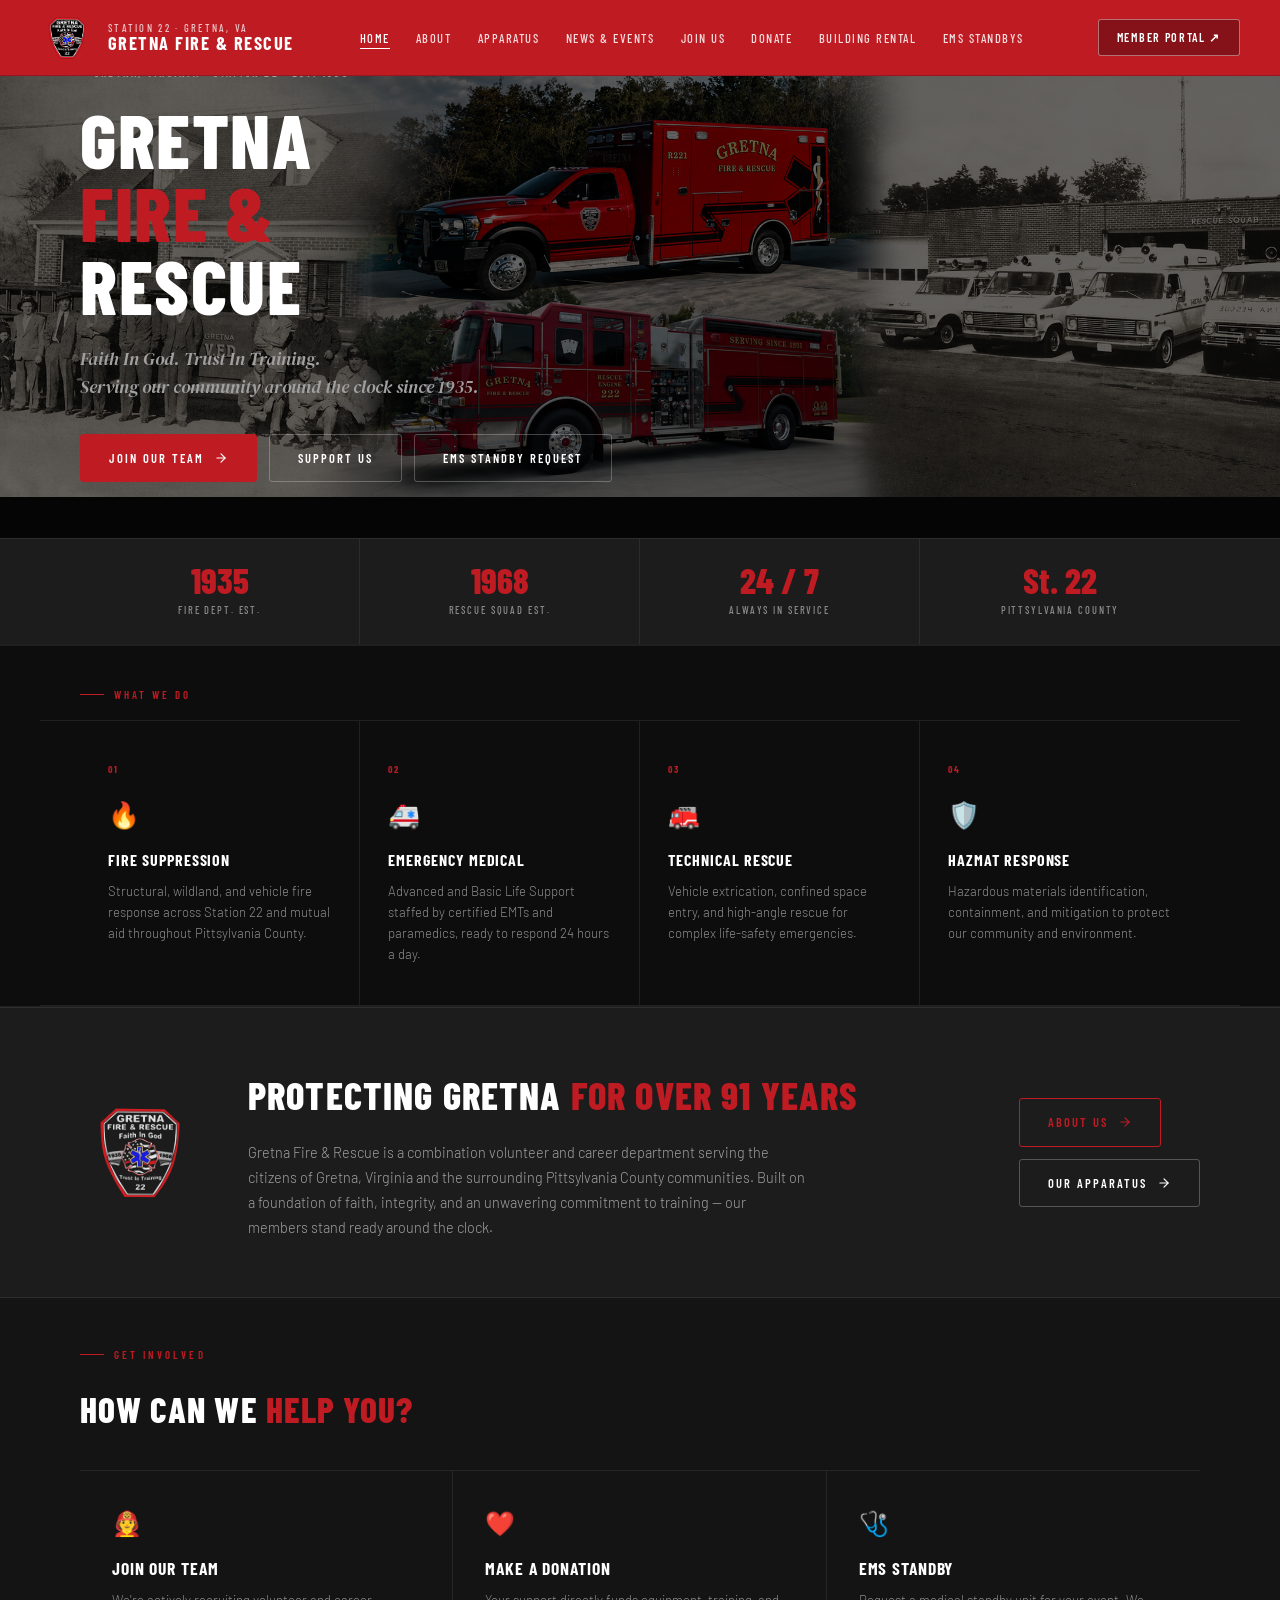
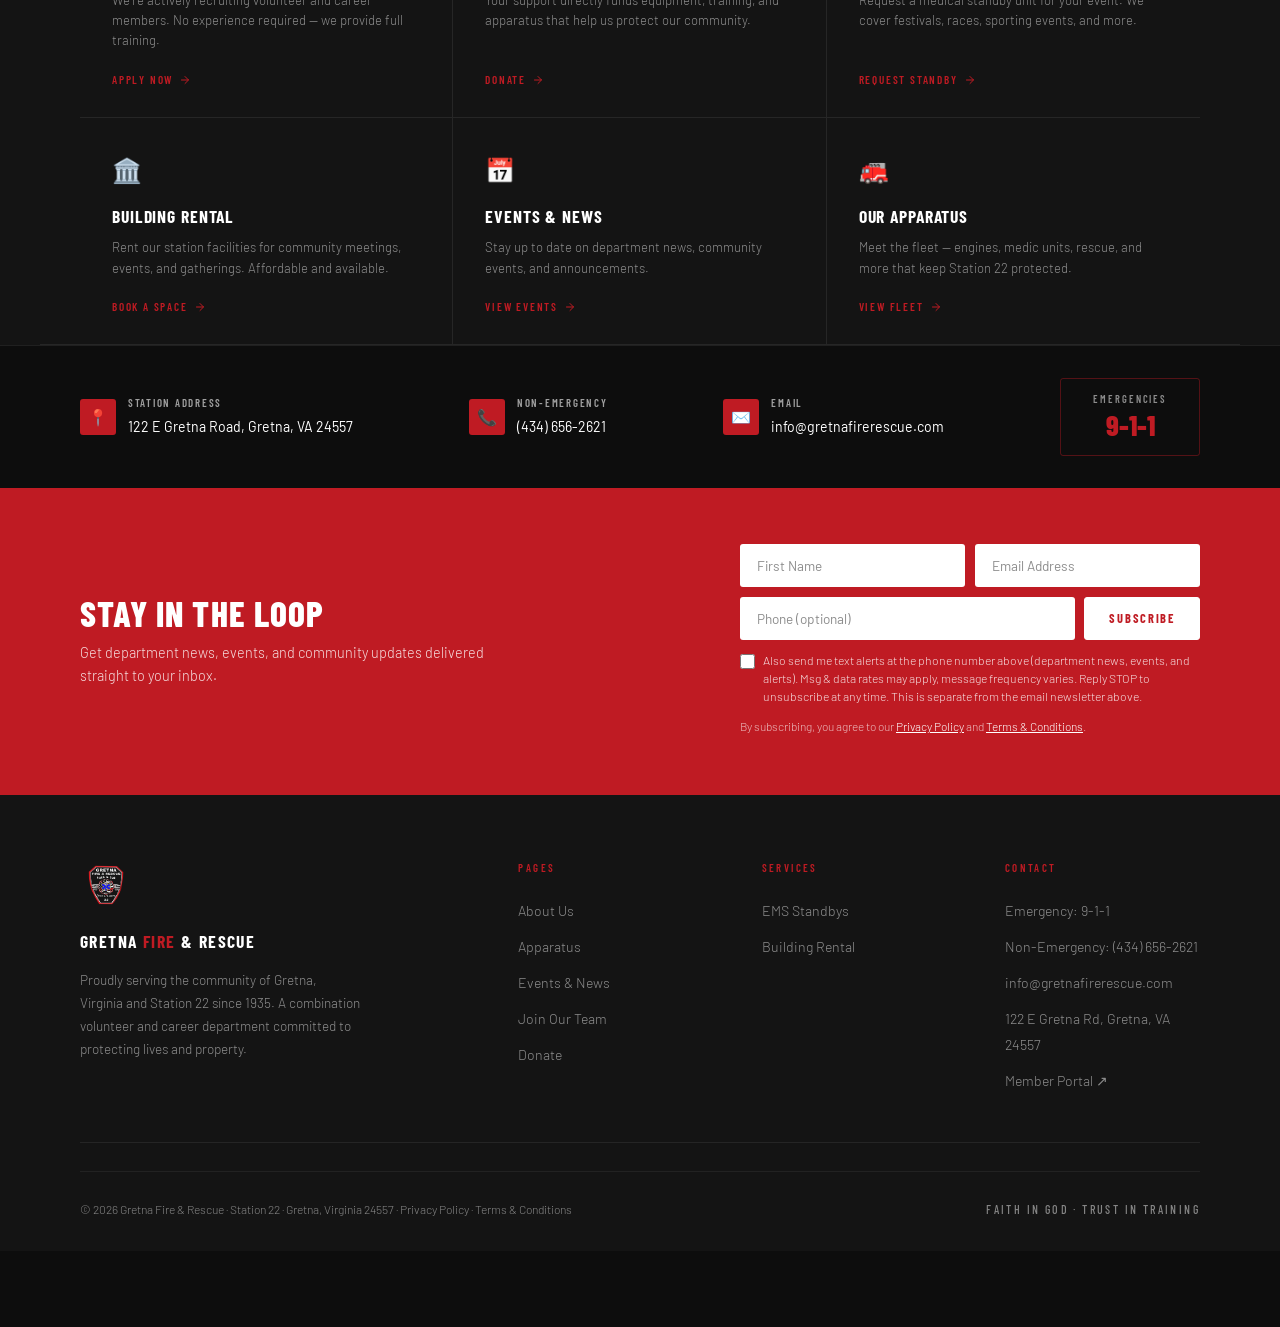
==== commit e2b99a9b: "update" ====
--- a/index.html
+++ b/index.html
@@ -5,6 +5,19 @@
   <meta name="viewport" content="width=device-width, initial-scale=1.0">
   <meta name="description" content="Gretna Fire & Rescue — Station 22, Gretna, Virginia. Serving our community 24/7 since 1935.">
   <title>Gretna Fire & Rescue | Station 22</title>
+  <!-- Open Graph / social share preview -->
+  <meta property="og:type" content="website">
+  <meta property="og:url" content="https://gretnafirerescue.com/">
+  <meta property="og:site_name" content="Gretna Fire & Rescue">
+  <meta property="og:title" content="Gretna Fire &amp; Rescue | Station 22">
+  <meta property="og:description" content="Gretna Fire &amp; Rescue — Station 22, Gretna, Virginia. Serving our community 24/7 since 1935.">
+  <meta property="og:image" content="https://gretnafirerescue.com/images/banner.png">
+  <meta property="og:image:width" content="2172">
+  <meta property="og:image:height" content="724">
+  <meta name="twitter:card" content="summary_large_image">
+  <meta name="twitter:title" content="Gretna Fire &amp; Rescue | Station 22">
+  <meta name="twitter:description" content="Gretna Fire &amp; Rescue — Station 22, Gretna, Virginia. Serving our community 24/7 since 1935.">
+  <meta name="twitter:image" content="https://gretnafirerescue.com/images/banner.png">
   <link rel="icon" type="image/png" href="images/patch.png">
   <link rel="stylesheet" href="css/style.css">
   <style>
@@ -186,6 +199,115 @@
       line-height: 1.6;
     }
 
+    /* ── CALL STATS ── */
+    .call-stats-section {
+      background: var(--ink);
+      border-bottom: 1px solid rgba(255,255,255,0.08);
+      padding: 4rem 0;
+    }
+
+    .call-stats-header { margin-bottom: 2.5rem; }
+
+    .call-stats-summary {
+      display: flex;
+      gap: 3rem;
+      margin-bottom: 2.5rem;
+      flex-wrap: wrap;
+    }
+
+    .call-stat-num {
+      font-family: var(--font-display);
+      font-size: 3rem;
+      font-weight: 800;
+      color: var(--red);
+      line-height: 1;
+      margin-bottom: 0.3rem;
+    }
+
+    .call-stat-label {
+      font-family: var(--font-display);
+      font-size: 0.68rem;
+      font-weight: 600;
+      letter-spacing: 0.16em;
+      text-transform: uppercase;
+      color: var(--ash);
+    }
+
+    .call-stat-split {
+      display: flex;
+      gap: 1rem;
+      margin-top: 0.6rem;
+      font-family: var(--font-display);
+      font-size: 0.72rem;
+      font-weight: 600;
+      letter-spacing: 0.03em;
+    }
+
+    .split-fire { color: var(--red); }
+    .split-ems { color: #5AAFE0; }
+
+    .call-table-wrap {
+      overflow-x: auto;
+      border: 1px solid rgba(255,255,255,0.08);
+      border-radius: var(--radius);
+    }
+
+    .call-table {
+      width: 100%;
+      border-collapse: collapse;
+      font-family: var(--font-body);
+    }
+
+    .call-table th {
+      font-family: var(--font-display);
+      font-size: 0.64rem;
+      font-weight: 700;
+      letter-spacing: 0.12em;
+      text-transform: uppercase;
+      color: var(--muted);
+      text-align: left;
+      padding: 0.8rem 1.25rem;
+      border-bottom: 1px solid rgba(255,255,255,0.1);
+      background: var(--charcoal);
+      white-space: nowrap;
+    }
+
+    .call-table th:not(:first-child),
+    .call-table td:not(:first-child) { text-align: right; }
+
+    .call-table td {
+      padding: 0.65rem 1.25rem;
+      font-size: 0.85rem;
+      color: var(--ash);
+      border-bottom: 1px solid rgba(255,255,255,0.06);
+      white-space: nowrap;
+    }
+
+    .call-table tr:last-child td { border-bottom: none; }
+    .call-table th.is-current,
+    .call-table td.is-current { background: rgba(191,27,35,0.08); }
+
+    .call-table td:first-child {
+      border-right: 1px solid rgba(255,255,255,0.1);
+      background: var(--charcoal);
+    }
+
+    .call-table .row-label { font-weight: 700; }
+    .call-table .col-fire { color: var(--red); font-weight: 600; font-family: var(--font-display); }
+    .call-table .col-ems { color: #5AAFE0; font-weight: 600; font-family: var(--font-display); }
+    .call-table .col-total { color: var(--white); font-weight: 700; font-family: var(--font-display); }
+
+    .call-stats-updated {
+      font-size: 0.75rem;
+      color: var(--muted);
+      margin-top: 1.25rem;
+    }
+
+    @media (max-width: 600px) {
+      .call-table th, .call-table td { padding: 0.6rem 0.85rem; font-size: 0.78rem; }
+      .call-stat-split { gap: 0.6rem; flex-wrap: wrap; }
+    }
+
     /* ── MISSION STRIP ── */
     .mission-strip {
       background: var(--charcoal);
@@ -467,6 +589,138 @@
     }
     .newsletter-msg.is-error { color: #2b0a0a; background: rgba(0,0,0,0.15); padding: 8px 12px; border-radius: var(--radius); }
     .newsletter-msg.is-success { color: var(--white); }
+
+    .newsletter-sms {
+      display: flex;
+      align-items: flex-start;
+      gap: 8px;
+      margin-top: 0.7rem;
+      cursor: pointer;
+    }
+    .newsletter-sms input[type="checkbox"] {
+      margin-top: 3px;
+      flex-shrink: 0;
+      width: 15px;
+      height: 15px;
+      accent-color: var(--ink);
+    }
+    .newsletter-sms span {
+      font-size: 0.76rem;
+      font-weight: 300;
+      line-height: 1.5;
+      color: rgba(255,255,255,0.85);
+    }
+
+    .newsletter-legal {
+      font-size: 0.74rem;
+      font-weight: 300;
+      color: rgba(255,255,255,0.7);
+      margin-top: 0.65rem;
+    }
+    .newsletter-legal button {
+      background: none;
+      border: none;
+      padding: 0;
+      font: inherit;
+      color: var(--white);
+      text-decoration: underline;
+      cursor: pointer;
+    }
+    .newsletter-legal button:hover { color: rgba(255,255,255,0.8); }
+
+    /* ── LEGAL MODAL ── */
+    .legal-modal-overlay {
+      display: none;
+      position: fixed;
+      inset: 0;
+      background: rgba(10,10,10,0.75);
+      z-index: 1000;
+      align-items: center;
+      justify-content: center;
+      padding: 24px;
+    }
+    .legal-modal-overlay.is-open { display: flex; }
+
+    .legal-modal {
+      background: var(--black);
+      border: 1px solid rgba(255,255,255,0.1);
+      border-radius: var(--radius);
+      max-width: 640px;
+      width: 100%;
+      max-height: 82vh;
+      display: flex;
+      flex-direction: column;
+      overflow: hidden;
+    }
+
+    .legal-modal-head {
+      display: flex;
+      align-items: center;
+      justify-content: space-between;
+      padding: 1.25rem 1.5rem;
+      border-bottom: 1px solid rgba(255,255,255,0.08);
+      flex-shrink: 0;
+    }
+    .legal-modal-head h3 {
+      font-family: var(--font-display);
+      font-size: 1rem;
+      font-weight: 700;
+      letter-spacing: 0.06em;
+      text-transform: uppercase;
+      color: var(--white);
+    }
+    .legal-modal-close {
+      background: none;
+      border: none;
+      color: var(--muted);
+      font-size: 1.4rem;
+      line-height: 1;
+      cursor: pointer;
+      padding: 4px 8px;
+    }
+    .legal-modal-close:hover { color: var(--white); }
+
+    .legal-modal-body {
+      padding: 1.5rem;
+      overflow-y: auto;
+      color: var(--ash);
+      font-size: 0.86rem;
+      font-weight: 300;
+      line-height: 1.75;
+    }
+    .legal-modal-body h4 {
+      font-family: var(--font-display);
+      font-size: 0.92rem;
+      font-weight: 700;
+      letter-spacing: 0.02em;
+      text-transform: uppercase;
+      color: var(--white);
+      margin: 1.4rem 0 0.6rem;
+    }
+    .legal-modal-body h4:first-child { margin-top: 0; }
+    .legal-modal-body p { margin-bottom: 0.9rem; }
+    .legal-modal-body ul { list-style: none; margin-bottom: 0.9rem; display: flex; flex-direction: column; gap: 0.4rem; }
+    .legal-modal-body ul li { padding-left: 1.1rem; position: relative; }
+    .legal-modal-body ul li::before { content: '›'; position: absolute; left: 0; color: var(--red); font-weight: 700; }
+    .legal-modal-body strong { color: var(--white); font-weight: 600; }
+    .legal-modal-body a { color: var(--red); text-decoration: underline; }
+    .legal-modal-body a:hover { color: var(--white); }
+
+    .legal-modal-foot {
+      padding: 1rem 1.5rem;
+      border-top: 1px solid rgba(255,255,255,0.08);
+      flex-shrink: 0;
+      text-align: right;
+    }
+    .legal-modal-foot a {
+      font-family: var(--font-display);
+      font-size: 0.72rem;
+      font-weight: 600;
+      letter-spacing: 0.1em;
+      text-transform: uppercase;
+      color: var(--red);
+    }
+    .legal-modal-foot a:hover { color: var(--white); }
 
     /* RESPONSIVE */
     @media (max-width: 960px) {
@@ -624,6 +878,43 @@
     </div>
   </div>
 
+  <!-- CALL STATS -->
+  <div class="call-stats-section" id="callStatsSection" style="display:none;">
+    <div class="container">
+      <div class="call-stats-header">
+        <span class="label">Department Activity</span>
+        <h2 class="h2">Answering The <span class="accent">Call</span></h2>
+      </div>
+      <div class="call-stats-summary">
+        <div class="call-stat">
+          <div class="call-stat-num" id="csMonth">—</div>
+          <div class="call-stat-label" id="csMonthLabel">This Month</div>
+          <div class="call-stat-split">
+            <span class="split-fire">🔥 <span id="csMonthFire">—</span> Fire</span>
+            <span class="split-ems">🚑 <span id="csMonthEMS">—</span> EMS</span>
+          </div>
+        </div>
+        <div class="call-stat">
+          <div class="call-stat-num" id="csYTD">—</div>
+          <div class="call-stat-label" id="csYTDLabel">Year to Date</div>
+          <div class="call-stat-split">
+            <span class="split-fire">🔥 <span id="csYTDFire">—</span> Fire</span>
+            <span class="split-ems">🚑 <span id="csYTDEMS">—</span> EMS</span>
+          </div>
+        </div>
+      </div>
+      <div class="call-table-wrap">
+        <table class="call-table">
+          <thead>
+            <tr id="callTableHead"><th></th></tr>
+          </thead>
+          <tbody id="callTableBody"></tbody>
+        </table>
+      </div>
+      <p class="call-stats-updated" id="csUpdated"></p>
+    </div>
+  </div>
+
   <!-- MISSION STRIP -->
   <div class="mission-strip">
     <div class="container">
@@ -754,11 +1045,86 @@
           <div class="newsletter-fields">
             <input type="text" name="first_name" placeholder="First Name" class="newsletter-input">
             <input type="email" name="email" placeholder="Email Address" required class="newsletter-input">
+            <input type="tel" name="phone" placeholder="Phone (optional)" class="newsletter-input">
             <button type="submit" class="newsletter-submit">Subscribe</button>
           </div>
+          <label class="newsletter-sms">
+            <input type="checkbox" name="sms_opt_in" value="1">
+            <span>Also send me text alerts at the phone number above (department news, events, and alerts). Msg &amp; data rates may apply, message frequency varies. Reply STOP to unsubscribe at any time. This is separate from the email newsletter above.</span>
+          </label>
           <div class="cf-turnstile" data-sitekey="0x4AAAAAAEOfEca8ULnBfgIe" data-action="newsletter_signup"></div>
+          <p class="newsletter-legal">By subscribing, you agree to our <button type="button" data-legal-open="privacy">Privacy Policy</button> and <button type="button" data-legal-open="terms">Terms &amp; Conditions</button>.</p>
           <p class="newsletter-msg" id="newsletterMsg" style="display:none;"></p>
         </form>
+      </div>
+    </div>
+  </div>
+
+  <!-- LEGAL MODALS -->
+  <div class="legal-modal-overlay" id="legalModalOverlay">
+    <div class="legal-modal" role="dialog" aria-modal="true">
+      <div class="legal-modal-head">
+        <h3 id="legalModalTitle">Privacy Policy</h3>
+        <button type="button" class="legal-modal-close" id="legalModalClose" aria-label="Close">&times;</button>
+      </div>
+      <div class="legal-modal-body" id="legalModalBody">
+
+        <div data-legal-panel="privacy">
+          <h4>Overview</h4>
+          <p>Gretna Fire & Rescue ("GFR," "we," "us," or "our") respects your privacy. This policy explains what information we collect through our newsletter and text alert signup, how we use it, and your choices.</p>
+
+          <h4>Information We Collect</h4>
+          <ul>
+            <li>Your first and last name (optional)</li>
+            <li>Your email address (required for the newsletter)</li>
+            <li>Your mobile phone number (only if you opt in to text alerts)</li>
+          </ul>
+
+          <h4>How We Use It</h4>
+          <ul>
+            <li>Send our email newsletter, if you subscribed</li>
+            <li>Send SMS/text alerts, <strong>only</strong> if you separately checked the text alert box</li>
+            <li>Confirm your subscription via a double opt-in email</li>
+          </ul>
+          <p>We never sell or rent your name, email, or phone number to third parties.</p>
+
+          <h4>Text Message (SMS) Program</h4>
+          <p>Consent to receive texts is <strong>separate</strong> from consent to receive our email newsletter — checking one box does not opt you into the other. If you opt in to texts: message frequency varies, message and data rates may apply, reply <strong>STOP</strong> at any time to opt out, and consent is never a condition of any purchase or service.</p>
+
+          <h4>Cookies & Tracking</h4>
+          <p>Our public website does not use tracking cookies or third-party analytics.</p>
+
+          <h4>Your Choices</h4>
+          <p>Unsubscribe from email via the link in any newsletter, or from texts by replying STOP. To request deletion of your information, email <a href="mailto:info@gretnafirerescue.com">info@gretnafirerescue.com</a>.</p>
+        </div>
+
+        <div data-legal-panel="terms" style="display:none;">
+          <p><strong>This website, our newsletter, and our text alert program are not monitored for emergencies. Always call 9-1-1 for emergencies.</strong></p>
+
+          <h4>Acceptance of Terms</h4>
+          <p>By signing up for our email newsletter or text alert program, you agree to these terms.</p>
+
+          <h4>Newsletter & Text Message (SMS) Program</h4>
+          <p><strong>Email Newsletter:</strong> double opt-in via confirmation email; unsubscribe anytime via the link in any email.</p>
+          <p><strong>SMS/Text Alerts:</strong> a separate, optional program requiring its own opt-in. By opting in, you agree:</p>
+          <ul>
+            <li>You'll receive recurring, automated texts about department news, events, and alerts</li>
+            <li>Message frequency varies; message and data rates may apply</li>
+            <li>Text <strong>STOP</strong> at any time to cancel, or <strong>HELP</strong> for help</li>
+            <li>Consent is not required as a condition of any purchase or service</li>
+            <li>Not all carriers are supported; carriers aren't liable for delayed/undelivered messages</li>
+          </ul>
+
+          <h4>Limitation of Liability & Governing Law</h4>
+          <p>The website and our communications are provided "as is." These terms are governed by the laws of the Commonwealth of Virginia.</p>
+
+          <h4>Contact Us</h4>
+          <p><a href="mailto:info@gretnafirerescue.com">info@gretnafirerescue.com</a> &bull; <a href="tel:4346562621">(434) 656-2621</a></p>
+        </div>
+
+      </div>
+      <div class="legal-modal-foot">
+        <a href="privacy.html" id="legalModalFullLink" target="_blank" rel="noopener">View Full Policy ↗</a>
       </div>
     </div>
   </div>
@@ -802,7 +1168,7 @@
       </div>
       <div class="divider"></div>
       <div class="footer-bottom" style="margin-top: 1.75rem;">
-        <p>© 2026 Gretna Fire & Rescue · Station 22 · Gretna, Virginia 24557</p>
+        <p>© 2026 Gretna Fire & Rescue · Station 22 · Gretna, Virginia 24557 · <a href="privacy.html">Privacy Policy</a> · <a href="terms.html">Terms & Conditions</a></p>
         <p class="footer-motto">Faith In God · Trust In Training</p>
       </div>
     </div>
@@ -847,5 +1213,93 @@
       });
     })();
   </script>
+
+  <script>
+    (function () {
+      const overlay = document.getElementById('legalModalOverlay');
+      if (!overlay) return;
+      const titleEl = document.getElementById('legalModalTitle');
+      const fullLink = document.getElementById('legalModalFullLink');
+      const panels = overlay.querySelectorAll('[data-legal-panel]');
+      const titles = { privacy: 'Privacy Policy', terms: 'Terms & Conditions' };
+      const pages = { privacy: 'privacy.html', terms: 'terms.html' };
+
+      function openModal(which) {
+        panels.forEach(p => { p.style.display = (p.dataset.legalPanel === which) ? '' : 'none'; });
+        titleEl.textContent = titles[which] || 'Privacy Policy';
+        fullLink.href = pages[which] || 'privacy.html';
+        overlay.classList.add('is-open');
+        document.body.style.overflow = 'hidden';
+      }
+
+      function closeModal() {
+        overlay.classList.remove('is-open');
+        document.body.style.overflow = '';
+      }
+
+      document.querySelectorAll('[data-legal-open]').forEach(function (btn) {
+        btn.addEventListener('click', function () { openModal(btn.dataset.legalOpen); });
+      });
+
+      document.getElementById('legalModalClose').addEventListener('click', closeModal);
+      overlay.addEventListener('click', function (e) { if (e.target === overlay) closeModal(); });
+      document.addEventListener('keydown', function (e) { if (e.key === 'Escape') closeModal(); });
+    })();
+  </script>
+
+  <script>
+    // Live call-stats widget. Only ever reads aggregate fields (month/ytd/
+    // monthly totals) from this API — it also returns per-member leaderboard
+    // data (fire_runners/ems_runners) that must never be shown publicly, so
+    // those fields are intentionally left untouched here.
+    (function () {
+      const section = document.getElementById('callStatsSection');
+      if (!section) return;
+
+      fetch('https://portal.gretnafirerescue.com/api_call_counts.php')
+        .then(res => res.json())
+        .then(data => {
+          if (data.status !== 'ok') return;
+
+          document.getElementById('csMonth').textContent = data.month.total.toLocaleString();
+          document.getElementById('csMonthLabel').textContent = data.month_label;
+          document.getElementById('csMonthFire').textContent = data.month.fire.toLocaleString();
+          document.getElementById('csMonthEMS').textContent = data.month.ems.toLocaleString();
+          document.getElementById('csYTD').textContent = data.ytd.total.toLocaleString();
+          document.getElementById('csYTDLabel').textContent = data.year + ' Year to Date';
+          document.getElementById('csYTDFire').textContent = data.ytd.fire.toLocaleString();
+          document.getElementById('csYTDEMS').textContent = data.ytd.ems.toLocaleString();
+
+          const months = data.monthly || [];
+          const lastIdx = months.length - 1;
+
+          const head = document.getElementById('callTableHead');
+          head.innerHTML = '<th></th>' + months.map((m, i) =>
+            `<th class="${i === lastIdx ? 'is-current' : ''}">${(m.month_label || '').slice(0, 3)}</th>`
+          ).join('');
+
+          function row(label, cls, key) {
+            return `<tr>
+              <td class="row-label ${cls}">${label}</td>
+              ${months.map((m, i) => `<td class="${cls} ${i === lastIdx ? 'is-current' : ''}">${m[key].toLocaleString()}</td>`).join('')}
+            </tr>`;
+          }
+
+          document.getElementById('callTableBody').innerHTML =
+            row('Fire', 'col-fire', 'fire') + row('EMS', 'col-ems', 'ems') + row('Total', 'col-total', 'total');
+
+          if (data.as_of) {
+            const d = new Date(String(data.as_of).replace(' ', 'T'));
+            if (!isNaN(d)) {
+              document.getElementById('csUpdated').textContent =
+                'Updated ' + d.toLocaleDateString('en-US', { month: 'short', day: 'numeric', year: 'numeric' });
+            }
+          }
+
+          section.style.display = 'block';
+        })
+        .catch(() => { /* leave section hidden on failure */ });
+    })();
+  </script>
 </body>
 </html>
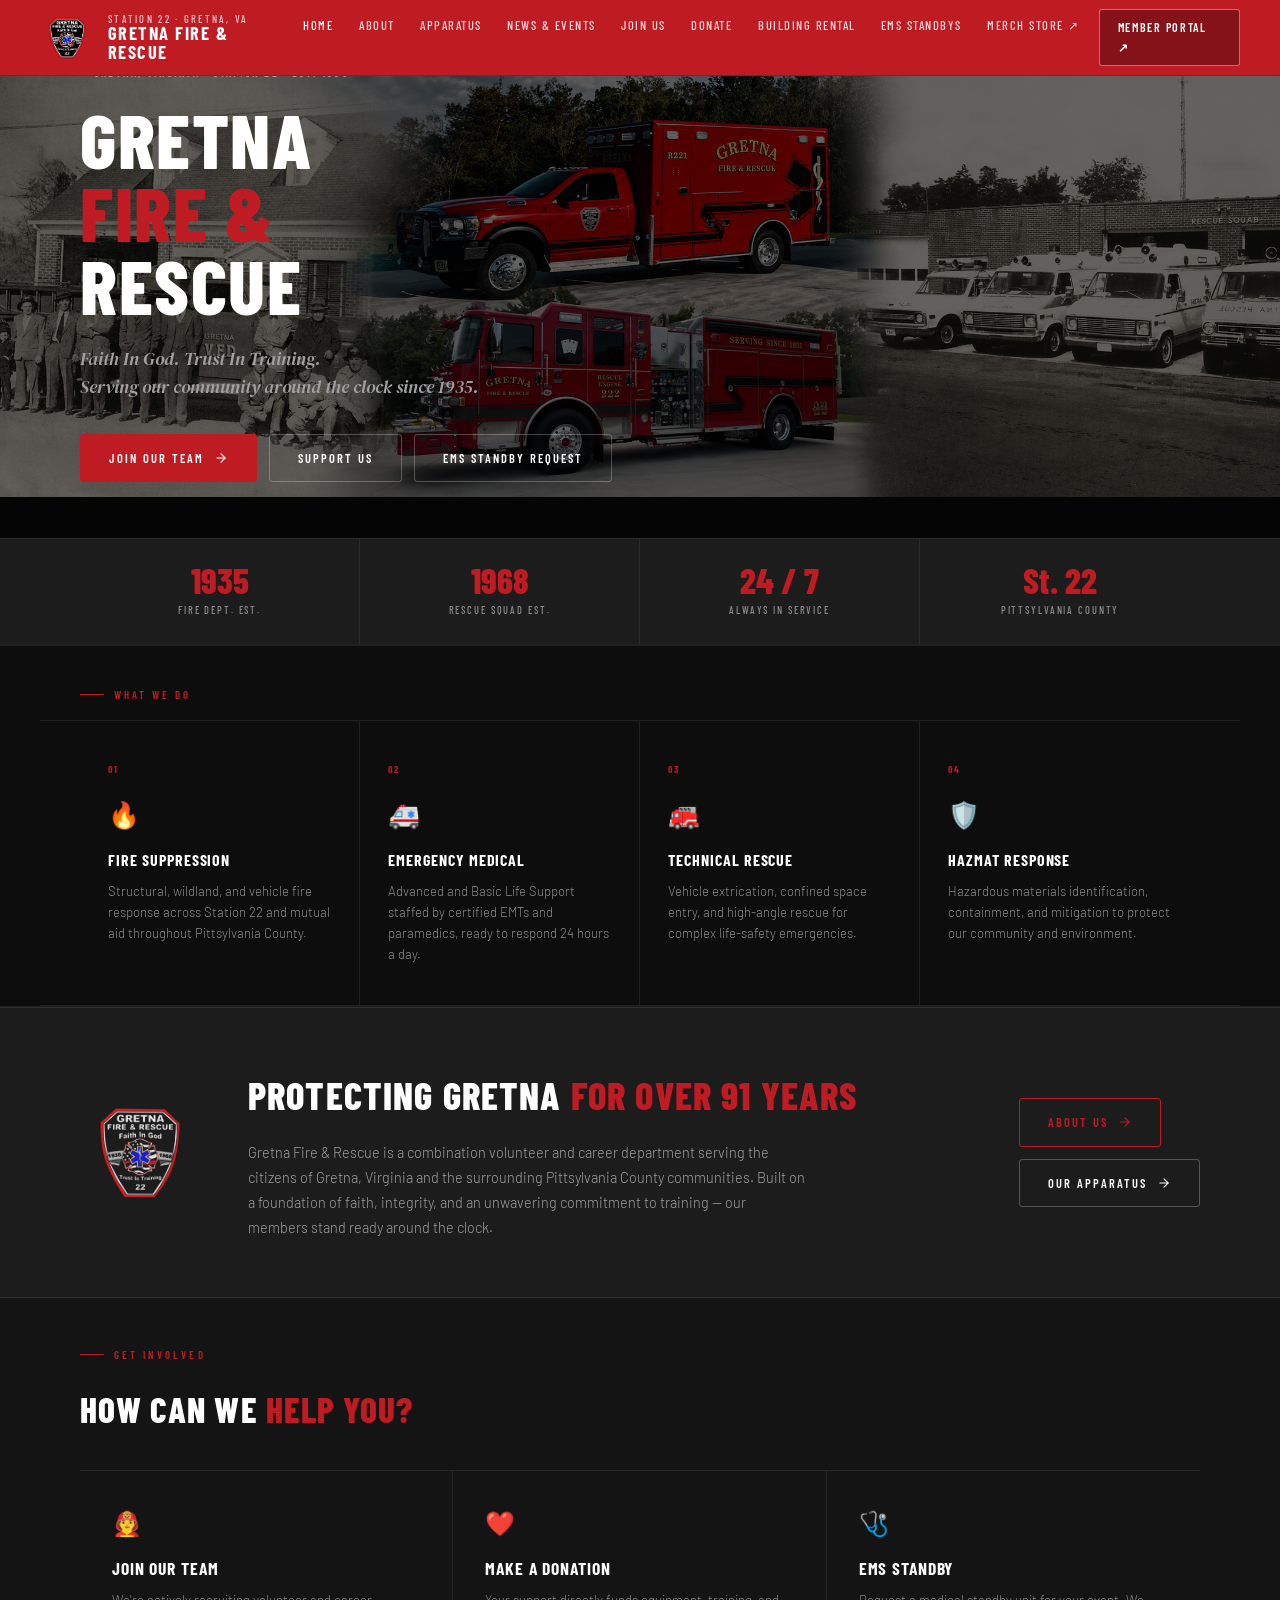
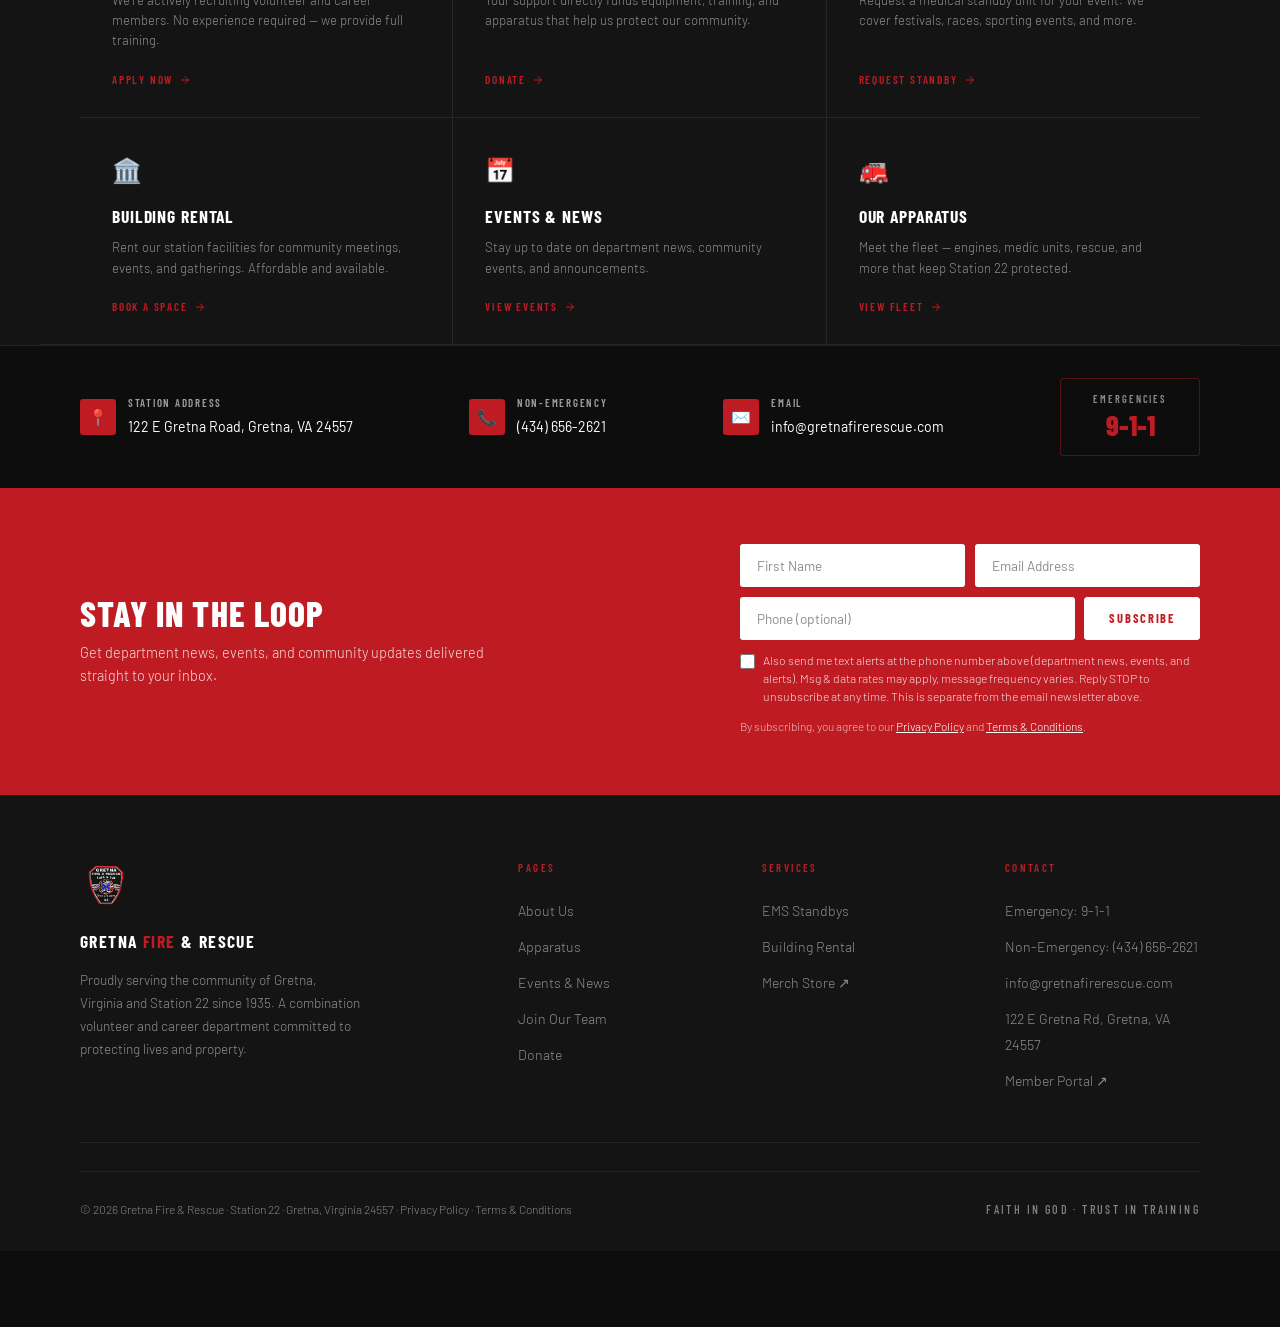
==== commit 1593ef39: "update" ====
--- a/index.html
+++ b/index.html
@@ -772,6 +772,7 @@
       <li><a href="donations.html">Donate</a></li>
       <li><a href="rental.html">Building Rental</a></li>
       <li><a href="standby.html">EMS Standbys</a></li>
+      <li><a href="https://portal.gretnafirerescue.com/store.php" target="_blank" rel="noopener">Merch Store ↗</a></li>
     </ul>
 
     <a href="https://portal.gretnafirerescue.com" class="nav-portal" target="_blank" rel="noopener">Member Portal ↗</a>
@@ -791,6 +792,7 @@
     <a href="donations.html">Donate</a>
     <a href="rental.html">Building Rental</a>
     <a href="standby.html">EMS Standbys</a>
+    <a href="https://portal.gretnafirerescue.com/store.php" target="_blank">Merch Store ↗</a>
     <a href="https://portal.gretnafirerescue.com" target="_blank">Member Portal ↗</a>
   </nav>
 
@@ -1153,6 +1155,7 @@
           <ul>
             <li><a href="standby.html">EMS Standbys</a></li>
             <li><a href="rental.html">Building Rental</a></li>
+            <li><a href="https://portal.gretnafirerescue.com/store.php" target="_blank" rel="noopener">Merch Store ↗</a></li>
           </ul>
         </div>
         <div class="footer-col">
